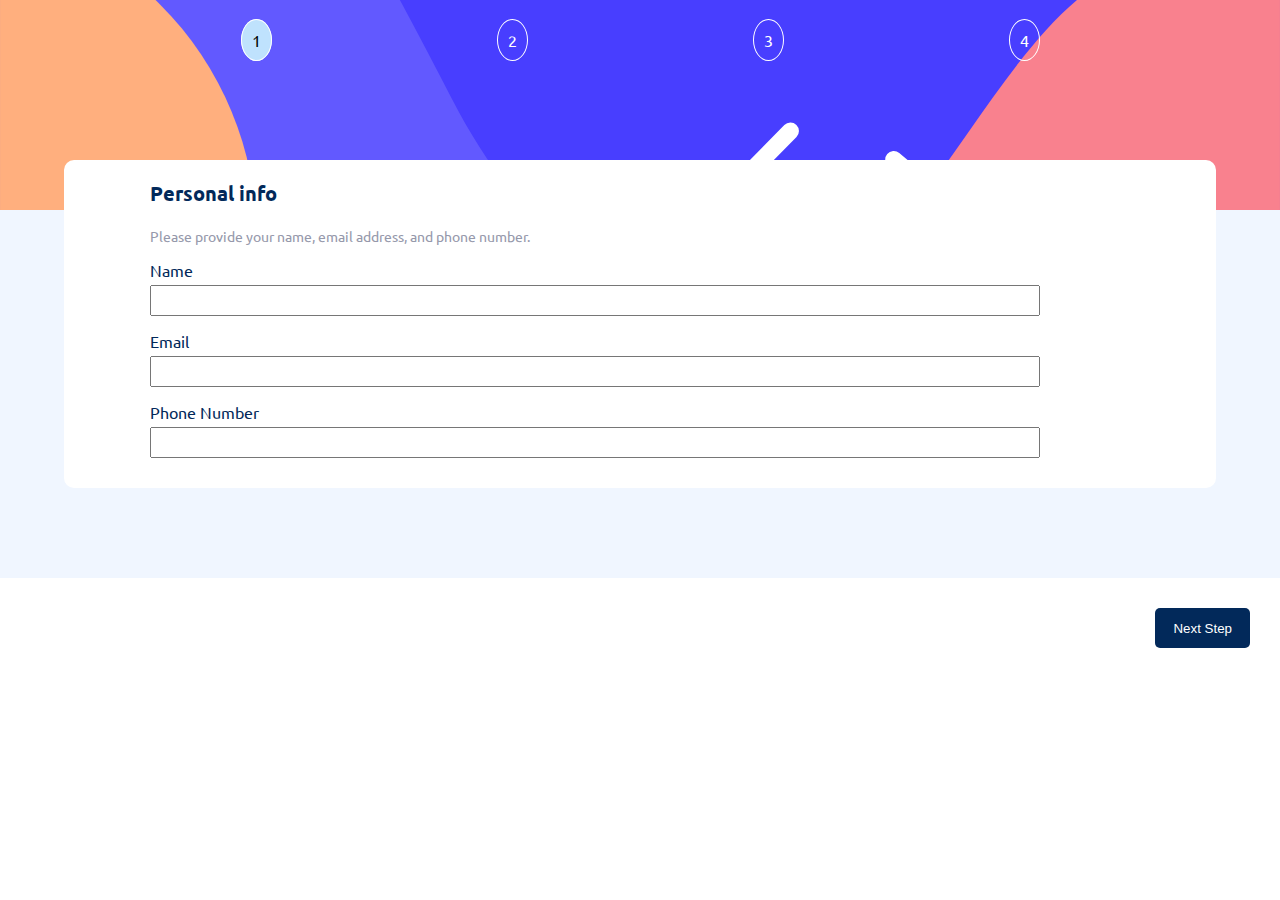
==== index.html @ c8085884 "rearrage files" ====
<!DOCTYPE html>
<html lang="en">
  <head>
    <meta charset="UTF-8" />
    <meta name="viewport" content="width=device-width, initial-scale=1.0" />
    <!-- displays site properly based on user's device -->

    <link
      rel="icon"
      type="image/png"
      sizes="32x32"
      href="./assets/images/favicon-32x32.png"
    />
    <link
      href="https://fonts.googleapis.com/css2?family=Ubuntu:wght@400;500;700&display=swap"
      rel="stylesheet"
    />
    <link rel="stylesheet" href="style.css" />
    <title>Frontend Mentor | Multi-step form</title>

    <!-- Feel free to remove these styles or customise in your own stylesheet 👍 -->
    <style>
      .attribution {
        font-size: 11px;
        text-align: center;
      }
      .attribution a {
        color: hsl(228, 45%, 44%);
      }
    </style>
  </head>
  <body>
    <!-- Sidebar start -->
    <div class="top">
      <div class="step-tracker">
        <!--step tracker-->
        <ul>
          <li>
            <span class="circle active">1</span>
            <span class="d-none">Step 1 your info</span>
          </li>
          <li>
            <span class="circle">2</span>
            <span class="d-none">Step 2 Select plan</span>
          </li>
          <li>
            <span class="circle">3</span>
            <span class="d-none">Step 3 Add-ons</span>
          </li>
          <li>
            <span class="circle">4</span>
            <span class="d-none">Step 4 Summary</span>
          </li>
        </ul>
      </div>
    </div>
    <!--end of sidebar-->
    <div class="bottom">
      <!--start of steps-->
      <form action="">
        <!--start of step 1-->
        <div class="steps step-1">
          <div class="info">
            <div>
              <h3>Personal info</h3>
              <p>Please provide your name, email address, and phone number.</p>
            </div>

            <div>
              <label for="name">Name</label>
              <input class="personal-info" type="text" name="name" id="name" />
            </div>

            <div>
              <label for="email">Email</label>
              <input
                class="personal-info"
                type="email"
                name="email"
                id="email"
              />
            </div>

            <div>
              <label for="tel">Phone Number</label>
              <input class="personal-info" type="tel" name="tel" id="tel" />
            </div>
          </div>
          <!--end info-->
          <div class="btns">
            <div class="buttons">
              <button class="next">Next Step</button>
            </div>
          </div>
          <!--end btns-->
        </div>
        <!--end of step 1-->
        <!--start of step 2-->

        <div class="d-none steps step-2">
          <div class="info">
            <div>
              <h3>Select your plan</h3>
              <p>You have the option of monthly or yearly billing.</p>
            </div>

            <div>
              <div class="plan">
                <input type="radio" name="plan" id="arcade" />
                <label class="plan-label" for="arcade"
                  ><img
                    src="assets/images/icon-arcade.svg"
                    alt="arcade icon"
                  />Arcade <span class="price">$9/mo</span></label
                >
              </div>

              <div class="plan">
                <input type="radio" name="plan" id="advanced" />
                <label class="plan-label" for="advanced">
                  <img
                    src="assets/images/icon-advanced.svg"
                    alt="advanced icon"
                  />Advanced <span class="price">$12/mo</span></label
                >
              </div>

              <div class="plan">
                <input type="radio" name="plan" id="pro" />
                <label class="plan-label" for="pro"
                  ><img src="assets/images/icon-pro.svg" alt="pro icon" />Pro
                  <span class="price">$15/mo</span></label
                >
              </div>
            </div>

            <div class="switch">
              <label class="toggle">
                <span>monthly</span>
                <input class="toggle-checkbox" type="checkbox" checked>
                <span class="toggle-switch"></span>
                <span class="toggle-label">yearly</span>
              </label>
            </div>
          </div>
          <!--end info-->

          <div class="btns">
            <div class="buttons">
              <button class="next">Next Step</button>
              <button>Go Back</button>
            </div>
          </div>
        </div>

        <!--end of step 2-->
        <!--start of step 3-->
        <div class="step-3"></div>
        <!--end of step 3-->
        <!--start of step 4-->
        <div class="step-4"></div>
        <!--end of step 4-->
        <!--start of step 5-->
        <div class="step-5"></div>
        <!--end step 5-->
      </form>
      <!--end of steps-->
    </div>
  </body>
</html>
---- style.css ----
body {
  padding: 0;
  margin: 0;
  font-size: 16px;
  font-family: ubuntu;
}

/*same styles*/

#d-none{
    display: none ;
}
h3 {
  color: hsl(213, 96%, 18%);
  font-size: 20px;
}
p {
  color: hsl(231, 11%, 63%);
  width: 80%;
  font-size: 14px;
}

label {
  color: hsl(213, 96%, 18%);
}
.top {
  width: 100vw;
  height: 20vh;
  padding: 30px 0 0 0;
  margin: 0;
  background-image: url("assets/images/bg-sidebar-mobile.svg");
  background-repeat: no-repeat;
  background-size: cover;
background-position: center;
}

ul {
  display: flex;
  justify-content: center;
  width: 100vw;
  list-style: none;
  padding: 0;
  margin: 0;
}

ul li {
  width: 20%;
  text-align: center;
  margin: 0;
  padding: 0;
}


.circle {
  border: 1px solid white;
  padding: 10px;
  border-radius: 50%;
  color: white;
}



.active{
    background-color: hsl(206, 94%, 87%);
    color: black;
}
div.info {
  
  position: relative;
  bottom: 50px;
  border-radius: 10px;
  width: 90vw;
  margin: 0 auto;
  height: auto;
  background-color: white;
}

div.steps{
  width: 100vw;
  margin: 0;
  padding: 0;
  background-color: hsl(217, 100%, 97%);
}

.buttons {
  display: flex;
  margin: 20px 20px 0 0;
  flex-direction: row-reverse;
  justify-content: space-between;
}
button {
  height: 40px;
  padding: 10px 18px;
  margin: 0 10px 5px 5px;
  color: white;
  background-color: hsl(213, 96%, 18%);
  border-radius: 5px;
  border: none;
  cursor: pointer;
}

.steps {
  display: flex;
  flex-direction: column;
}

.btns {
  background-color: white;
  margin: 40px 0 0 0;
  width: 100vw;
  padding: 10px 0 12px 0;
}
/*Step 1*/

.step-1 label {
  display: block;
  margin-bottom: 5px;
}

.step-1 input {
  width: 90%;
  height: 25px;
}

.info div {
  width: 85%;
  margin: 15px auto 0 auto;
}
.step-1 input[type=tel]{
  margin-bottom: 30px;
}

/* step 2*/

.plan-label span {
  color:hsl(231, 11%, 63%);
  display: block;
  font-size: 14px;
}


.plan{
  
  cursor: pointer;
}

.step-2 input[type=radio] {
  display:none;
  cursor: pointer;
}


.step-2 input[type=radio] + .plan-label {
  display: inline-block;
  border: 1px solid hsl(231, 11%, 63%);
  border-radius: 10px;
  color: hsl(213, 96%, 18%);
  width: 100%;
  height: 75px;
}

.step-2 .plan-label{
  padding-top: 32px;
}

input[type=radio]:checked + .plan-label {
  background: #eee;
  color: #000;
  border: 1px solid hsl(213, 96%, 18%);
}

.step-2 img {
  float: left;
  margin: 0 15px 0 15px;
}


.switch{
  width: 100%;
  margin: 0 auto;

}
.toggle {
  cursor: pointer;
  display: inline-block;
  width: 90%;
  height: 25px;
  border-radius: 10px;
  background-color: hsl(217, 100%, 97%);
  padding: 10px 0 10px 0;
  margin: 0 auto 10px auto;
  text-align: center;
}

.toggle-switch {
  display: inline-block;
  background: hsl(213, 96%, 18%);
  border-radius: 16px;
  width: 48px;
  height: 20px;
  position: relative;
  vertical-align: middle;
  transition: background 0.25s;
}
.toggle-switch:before, .toggle-switch:after {
  content: "";
}
.toggle-switch:before {
  display: block;
  background: linear-gradient(to bottom, #fff 0%, #eee 100%);
  border-radius: 50%;
  box-shadow: 0 0 0 1px rgba(0, 0, 0, 0.25);
  width: 14px;
  height: 14px;
  position: absolute;
  top: 3px;
  left: 4px;
  transition: left 0.25s;
}
.toggle:hover .toggle-switch:before {
  background: linear-gradient(to bottom, #fff 0%, #fff 100%);
  box-shadow: 0 0 0 1px rgba(0, 0, 0, 0.5);
}

.toggle-checkbox:checked + .toggle-switch:before {
  left: 30px;
}

.toggle-checkbox {
  position: absolute;
  visibility: hidden;
}

.toggle-label {
  margin-left: 5px;
  position: relative;
  top: 2px;
}
 
.d-none {
  display: none;
}
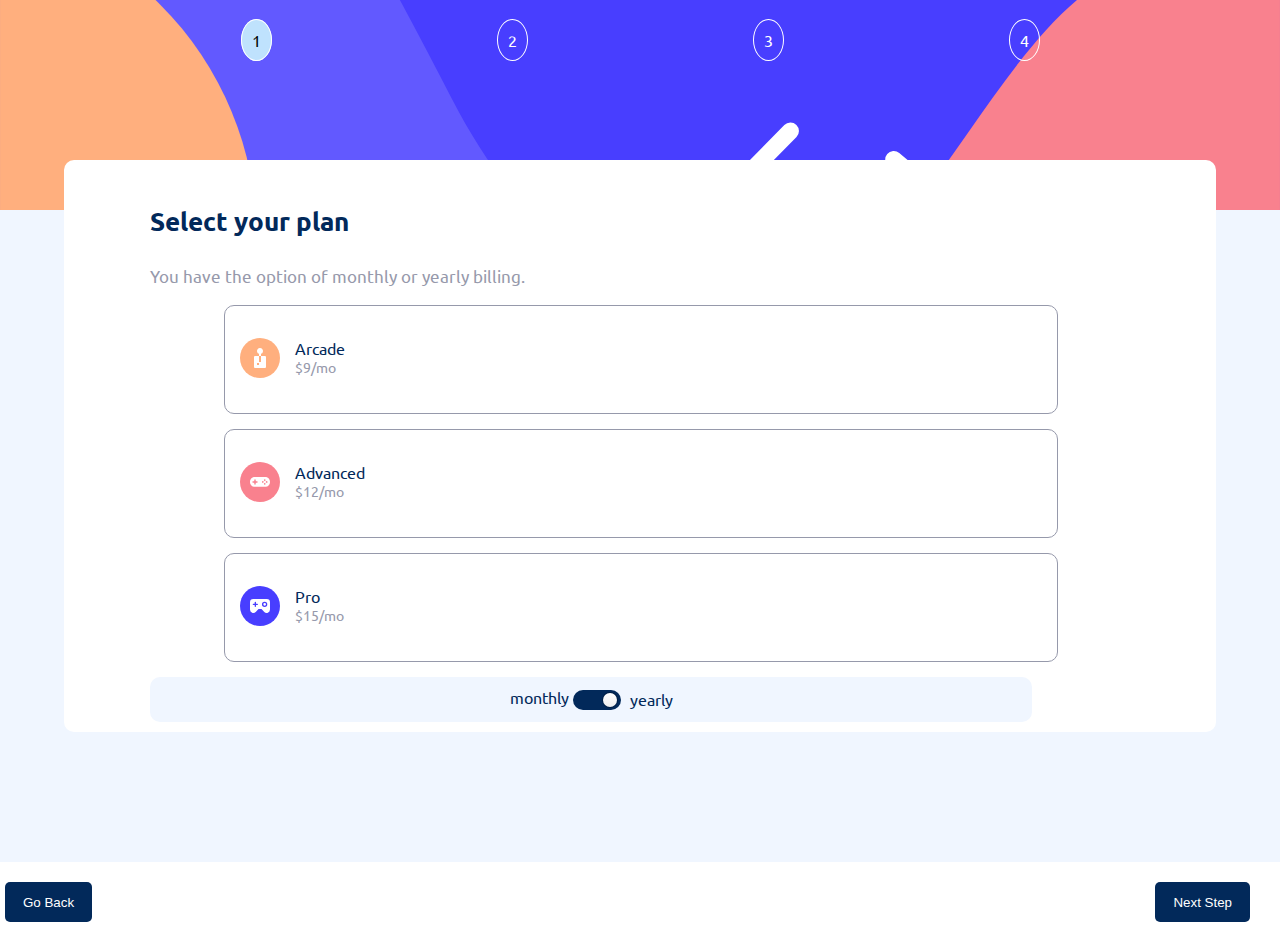
==== commit 688936c0: "change display" ====
--- a/index.html
+++ b/index.html
@@ -59,7 +59,7 @@
       <!--start of steps-->
       <form action="">
         <!--start of step 1-->
-        <div class="steps step-1">
+        <div class="d-none steps step-1">
           <div class="info">
             <div>
               <h3>Personal info</h3>
@@ -97,7 +97,7 @@
         <!--end of step 1-->
         <!--start of step 2-->
 
-        <div class="d-none steps step-2">
+        <div class="steps step-2">
           <div class="info">
             <div>
               <h3>Select your plan</h3>
--- a/style.css
+++ b/style.css
@@ -12,12 +12,14 @@
 }
 h3 {
   color: hsl(213, 96%, 18%);
-  font-size: 20px;
+  font-size: 26px;
+  padding-top: 18px;
 }
 p {
   color: hsl(231, 11%, 63%);
   width: 80%;
-  font-size: 14px;
+  font-size: 16.5px;
+  line-height: 1.5;
 }
 
 label {
@@ -80,18 +82,21 @@
   margin: 0;
   padding: 0;
   background-color: hsl(217, 100%, 97%);
+ 
 }
 
 .buttons {
   display: flex;
   margin: 20px 20px 0 0;
+  height: 5vh;
+  padding: 0;
   flex-direction: row-reverse;
   justify-content: space-between;
 }
 button {
   height: 40px;
   padding: 10px 18px;
-  margin: 0 10px 5px 5px;
+  margin: 0 10px 0 5px;
   color: white;
   background-color: hsl(213, 96%, 18%);
   border-radius: 5px;
@@ -106,20 +111,21 @@
 
 .btns {
   background-color: white;
-  margin: 40px 0 0 0;
-  width: 100vw;
-  padding: 10px 0 12px 0;
+  margin: 80px 0 0 0;
+  width: 100vw;
+  padding: 0;
 }
 /*Step 1*/
 
 .step-1 label {
   display: block;
-  margin-bottom: 5px;
+  margin: 20px 0 5px 0;
 }
 
 .step-1 input {
   width: 90%;
-  height: 25px;
+  height: 30px;
+  
 }
 
 .info div {
@@ -127,7 +133,7 @@
   margin: 15px auto 0 auto;
 }
 .step-1 input[type=tel]{
-  margin-bottom: 30px;
+  margin-bottom: 40px;
 }
 
 /* step 2*/
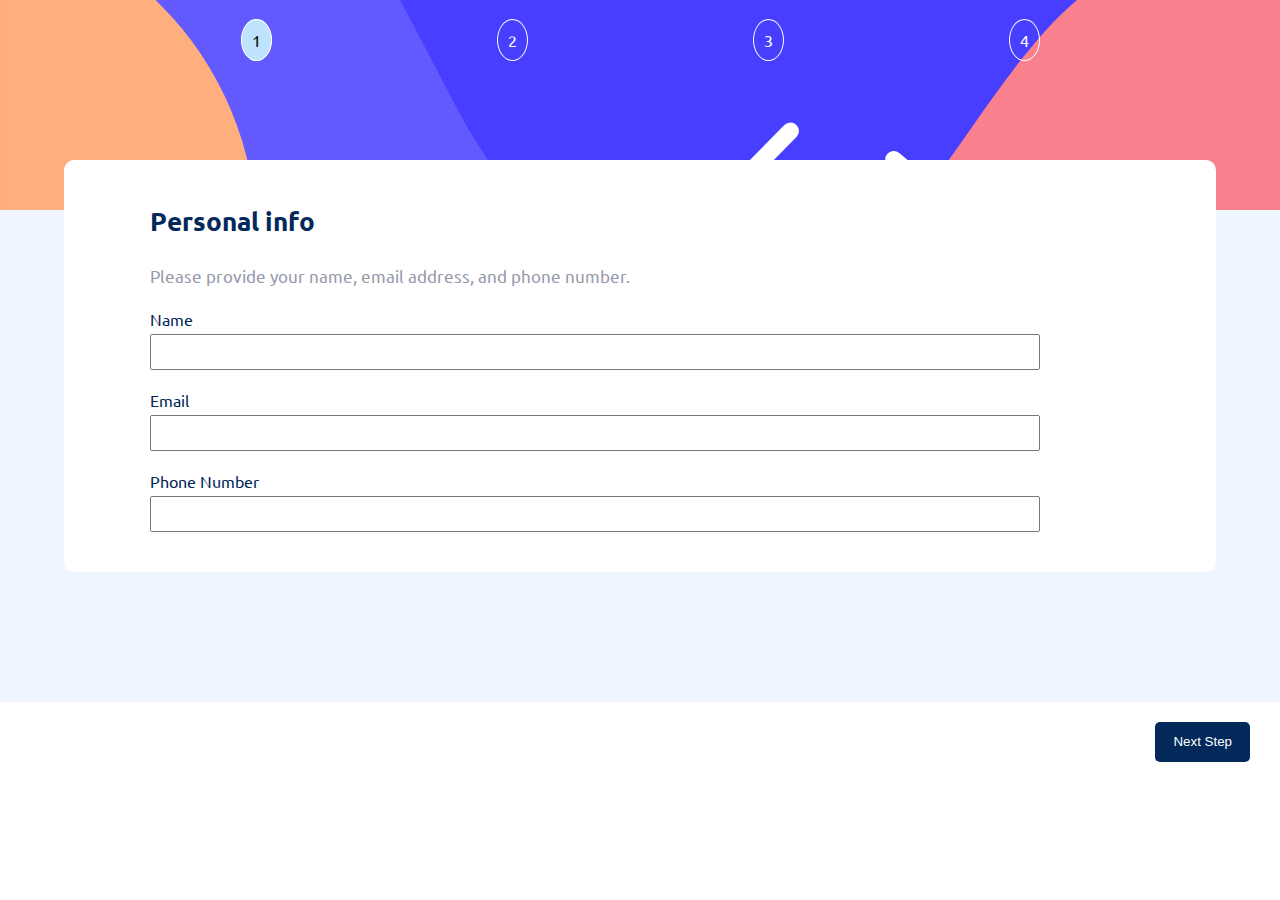
==== commit d7dc05b2: "style step 1" ====
--- a/index.html
+++ b/index.html
@@ -59,7 +59,7 @@
       <!--start of steps-->
       <form action="">
         <!--start of step 1-->
-        <div class="d-none steps step-1">
+        <div class="steps step-1">
           <div class="info">
             <div>
               <h3>Personal info</h3>
@@ -97,7 +97,7 @@
         <!--end of step 1-->
         <!--start of step 2-->
 
-        <div class="steps step-2">
+        <div class="d-none steps step-2">
           <div class="info">
             <div>
               <h3>Select your plan</h3>
@@ -137,7 +137,7 @@
             <div class="switch">
               <label class="toggle">
                 <span>monthly</span>
-                <input class="toggle-checkbox" type="checkbox" checked>
+                <input class="toggle-checkbox" type="checkbox" checked />
                 <span class="toggle-switch"></span>
                 <span class="toggle-label">yearly</span>
               </label>
@@ -155,7 +155,47 @@
 
         <!--end of step 2-->
         <!--start of step 3-->
-        <div class="step-3"></div>
+        <div class="d-none steps step-3">
+          <div class="info">
+            <!--third step-->
+            <div>
+              <h3>Pick add-ons</h3>
+              <p>
+                Add-ons help enhance your gaming experience. Online service
+                Access to multiplayer games
+              </p>
+            </div>
+
+            <div>
+              <div class="checkbox">
+                <input type="checkbox" name="online" id="online" />
+                <label class="plan-label" for="online">
+                  Online Services Access to multiplayer games +$1/mo</label
+                >
+              </div>
+              <div class="checkbox">
+                <input type="checkbox" name="storage" id="storage" />
+                <label class="plan-label" for="storage">
+                  Larger storage Extra 1TB of cloud save +$2/mo</label
+                >
+              </div>
+              <div class="checkbox">
+                <input type="checkbox" name="theme" id="theme" />
+                <label class="plan-label" for="theme">
+                  Customizable Profile Custom theme on your profile
+                  +$2/mo</label
+                >
+              </div>
+            </div>
+          </div>
+
+          <div class="btns">
+            <div class="buttons">
+              <button class="next">Next Step</button>
+              <button>Go Back</button>
+            </div>
+          </div>
+        </div>
         <!--end of step 3-->
         <!--start of step 4-->
         <div class="step-4"></div>
--- a/style.css
+++ b/style.css
@@ -247,3 +247,31 @@
   display: none;
 }
 
+/*step 3*/
+
+.step-3 input[type=checkbox] {
+  border: 1px solid hsl(231, 11%, 63%);
+  border-radius: 10px;
+  cursor: pointer;
+}
+
+.step-3 .checkbox {
+  border: 1px solid hsl(231, 11%, 63%);
+  border-radius: 10px;
+  cursor: pointer;
+}
+
+.step-3 .plan-label{
+  padding-top: 32px;
+  display: inline-block;
+ 
+  color: hsl(213, 96%, 18%);
+  width: 95%;
+  height: 75px;
+}
+
+input[type=checkbox]:checked + .plan-label {
+  background: #eee;
+  color: #000;
+  border: 1px solid hsl(213, 96%, 18%);
+}
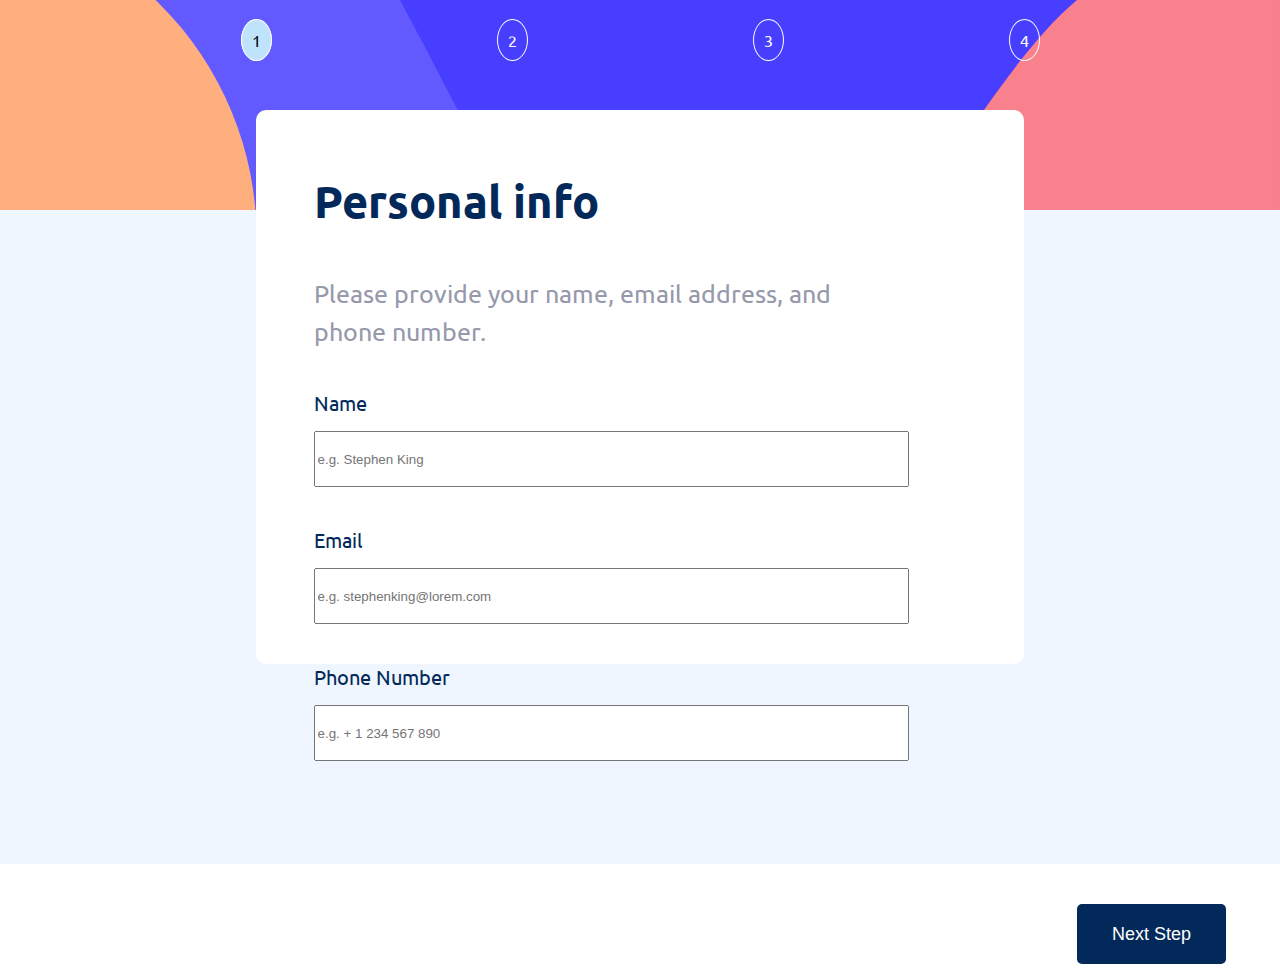
==== commit 545c9801: "add style" ====
--- a/index.html
+++ b/index.html
@@ -68,7 +68,7 @@
 
             <div>
               <label for="name">Name</label>
-              <input class="personal-info" type="text" name="name" id="name" />
+              <input class="personal-info" type="text" name="name" id="name" placeholder="e.g. Stephen King" />
             </div>
 
             <div>
@@ -78,12 +78,13 @@
                 type="email"
                 name="email"
                 id="email"
+                placeholder="e.g. stephenking@lorem.com"
               />
             </div>
 
             <div>
               <label for="tel">Phone Number</label>
-              <input class="personal-info" type="tel" name="tel" id="tel" />
+              <input class="personal-info" type="tel" name="tel" id="tel" placeholder="e.g. + 1 234 567 890" />
             </div>
           </div>
           <!--end info-->
--- a/style.css
+++ b/style.css
@@ -3,22 +3,23 @@
   margin: 0;
   font-size: 16px;
   font-family: ubuntu;
+  height: 100vh;
 }
 
 /*same styles*/
 
-#d-none{
-    display: none ;
+#d-none {
+  display: none;
 }
 h3 {
   color: hsl(213, 96%, 18%);
-  font-size: 26px;
+  font-size: 45px;
   padding-top: 18px;
 }
 p {
   color: hsl(231, 11%, 63%);
   width: 80%;
-  font-size: 16.5px;
+  font-size: 25px;
   line-height: 1.5;
 }
 
@@ -33,7 +34,7 @@
   background-image: url("assets/images/bg-sidebar-mobile.svg");
   background-repeat: no-repeat;
   background-size: cover;
-background-position: center;
+  background-position: center;
 }
 
 ul {
@@ -51,7 +52,6 @@
   margin: 0;
   padding: 0;
 }
-
 
 .circle {
   border: 1px solid white;
@@ -60,44 +60,33 @@
   color: white;
 }
 
-
-
-.active{
-    background-color: hsl(206, 94%, 87%);
-    color: black;
+.active {
+  background-color: hsl(206, 94%, 87%);
+  color: black;
 }
 div.info {
-  
   position: relative;
-  bottom: 50px;
-  border-radius: 10px;
-  width: 90vw;
+  bottom: 100px;
+  border-radius: 10px;
+  width: 60vw;
   margin: 0 auto;
-  height: auto;
+  height: 77%;
   background-color: white;
 }
 
-div.steps{
+div.steps {
   width: 100vw;
   margin: 0;
   padding: 0;
   background-color: hsl(217, 100%, 97%);
- 
-}
-
-.buttons {
-  display: flex;
-  margin: 20px 20px 0 0;
-  height: 5vh;
-  padding: 0;
-  flex-direction: row-reverse;
-  justify-content: space-between;
-}
+}
+
 button {
-  height: 40px;
-  padding: 10px 18px;
-  margin: 0 10px 0 5px;
+  height: 60px;
+  padding: 20px 35px;
+  margin: 30px 10px 10px 0;
   color: white;
+  font-size: 18px;
   background-color: hsl(213, 96%, 18%);
   border-radius: 5px;
   border: none;
@@ -108,55 +97,66 @@
   display: flex;
   flex-direction: column;
 }
+.buttons {
+  display: flex;
+  width: 95vw;
+  height: 100%;
+  padding: 10px 20px;
+  flex-direction: row-reverse;
+}
 
 .btns {
   background-color: white;
-  margin: 80px 0 0 0;
-  width: 100vw;
-  padding: 0;
-}
+  margin: 100px 0 0 0;
+  width: 100vw;
+
+  padding: 0;
+  height: 13%;
+}
+
+
 /*Step 1*/
-
+div.steps.step-1 {
+  height: 80vh;
+}
 .step-1 label {
   display: block;
-  margin: 20px 0 5px 0;
+  margin: 40px 0 5px 0;
+  font-size: 20px;
 }
 
 .step-1 input {
   width: 90%;
-  height: 30px;
-  
+  height: 50px;
+  margin-top: 10px;
 }
 
 .info div {
   width: 85%;
   margin: 15px auto 0 auto;
 }
-.step-1 input[type=tel]{
+.step-1 input[type="tel"] {
   margin-bottom: 40px;
 }
 
 /* step 2*/
 
 .plan-label span {
-  color:hsl(231, 11%, 63%);
+  color: hsl(231, 11%, 63%);
   display: block;
   font-size: 14px;
 }
 
-
-.plan{
-  
-  cursor: pointer;
-}
-
-.step-2 input[type=radio] {
-  display:none;
-  cursor: pointer;
-}
-
-
-.step-2 input[type=radio] + .plan-label {
+.plan {
+  cursor: pointer;
+}
+
+.step-2 input[type="radio"] {
+  display: none;
+  cursor: pointer;
+}
+
+.step-2 input[type="radio"] + .plan-label {
   display: inline-block;
   border: 1px solid hsl(231, 11%, 63%);
   border-radius: 10px;
@@ -165,11 +165,11 @@
   height: 75px;
 }
 
-.step-2 .plan-label{
+.step-2 .plan-label {
   padding-top: 32px;
 }
 
-input[type=radio]:checked + .plan-label {
+input[type="radio"]:checked + .plan-label {
   background: #eee;
   color: #000;
   border: 1px solid hsl(213, 96%, 18%);
@@ -180,11 +180,9 @@
   margin: 0 15px 0 15px;
 }
 
-
-.switch{
+.switch {
   width: 100%;
   margin: 0 auto;
-
 }
 .toggle {
   cursor: pointer;
@@ -208,7 +206,8 @@
   vertical-align: middle;
   transition: background 0.25s;
 }
-.toggle-switch:before, .toggle-switch:after {
+.toggle-switch:before,
+.toggle-switch:after {
   content: "";
 }
 .toggle-switch:before {
@@ -242,14 +241,14 @@
   position: relative;
   top: 2px;
 }
- 
+
 .d-none {
   display: none;
 }
 
 /*step 3*/
 
-.step-3 input[type=checkbox] {
+.step-3 input[type="checkbox"] {
   border: 1px solid hsl(231, 11%, 63%);
   border-radius: 10px;
   cursor: pointer;
@@ -261,16 +260,16 @@
   cursor: pointer;
 }
 
-.step-3 .plan-label{
+.step-3 .plan-label {
   padding-top: 32px;
   display: inline-block;
- 
+
   color: hsl(213, 96%, 18%);
   width: 95%;
   height: 75px;
 }
 
-input[type=checkbox]:checked + .plan-label {
+input[type="checkbox"]:checked + .plan-label {
   background: #eee;
   color: #000;
   border: 1px solid hsl(213, 96%, 18%);
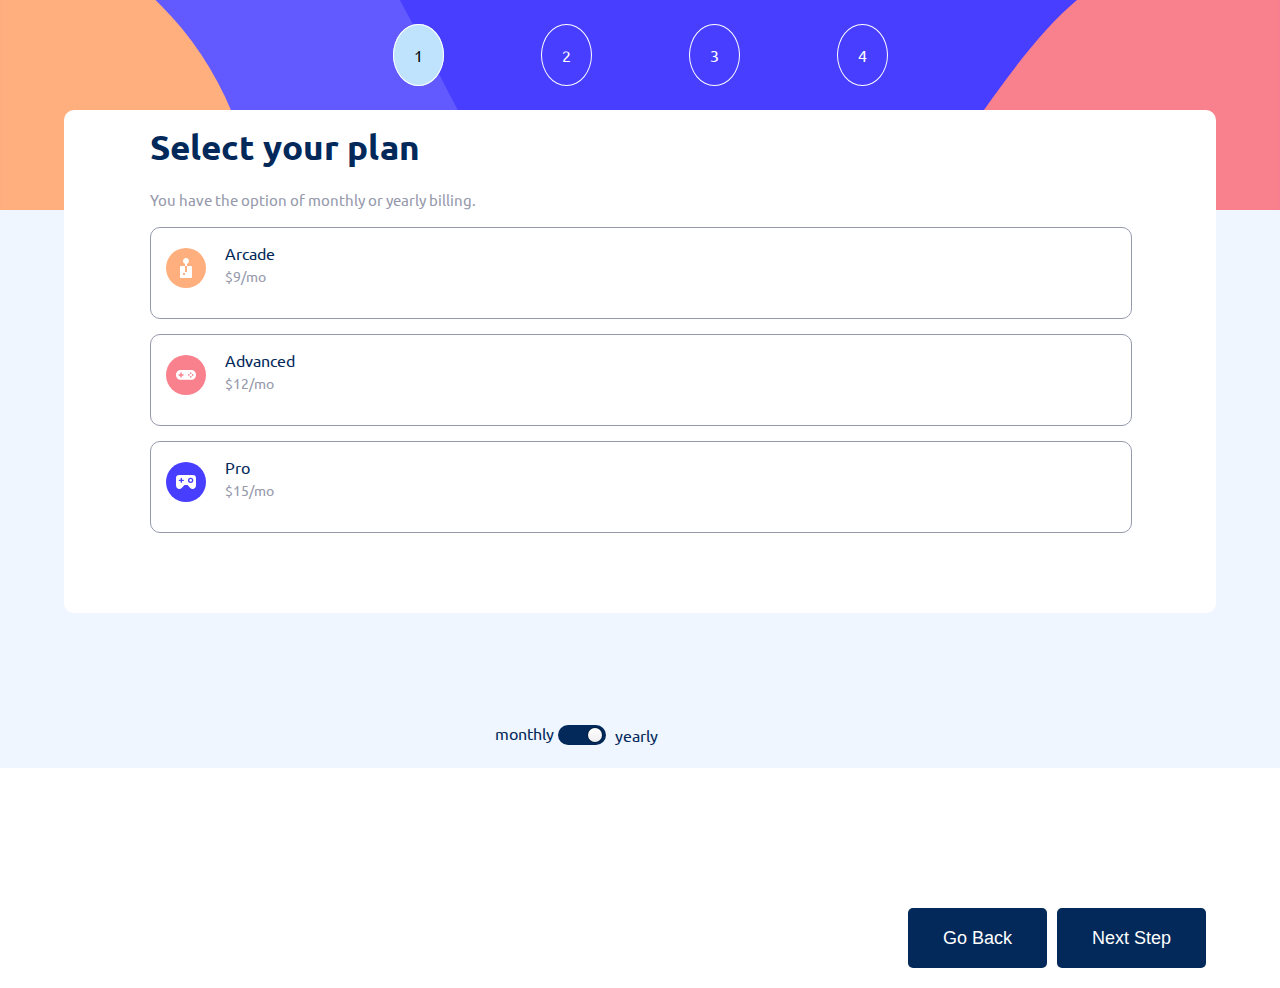
==== commit a1fe8d31: "style 2 step" ====
--- a/index.html
+++ b/index.html
@@ -59,7 +59,7 @@
       <!--start of steps-->
       <form action="">
         <!--start of step 1-->
-        <div class="steps step-1">
+        <div class="d-none steps step-1">
           <div class="info">
             <div>
               <h3>Personal info</h3>
@@ -98,21 +98,66 @@
         <!--end of step 1-->
         <!--start of step 2-->
 
-        <div class="d-none steps step-2">
+        <div class=" steps step-2">
           <div class="info">
             <div>
               <h3>Select your plan</h3>
               <p>You have the option of monthly or yearly billing.</p>
             </div>
-
-            <div>
+            <div class="plan"> <!--Monthly-->
+              <input type="radio" name="plan" id="advanced" />
+              <label class="plan-label" for="advanced">
+                <img
+                  src="assets/images/icon-arcade.svg"
+                  alt="advanced icon"
+                />
+                <div class="label-text">
+                <span class="subscription-type">Arcade</span>
+                <span class="price">$9/mo</span>
+              </div>
+              </label>
+                
+              
+            </div>
+            <div class="plan"> 
+              <input type="radio" name="plan" id="advanced" />
+              <label class="plan-label" for="advanced">
+                <img
+                  src="assets/images/icon-advanced.svg"
+                  alt="advanced icon"
+                />
+                <div class="label-text">
+                <span>Advanced</span>
+                <span class="price">$12/mo</span>
+                </div>
+                </label>
+            </div>
+  
+            <div class="plan">
+              <input type="radio" name="plan" id="pro" />
+              <label class="plan-label padding" for="pro"
+                ><img src="assets/images/icon-pro.svg" alt="pro icon" />
+                <div class="label-text">
+                <span class="subscription-type">Pro</span>
+                <span class="price">$15/mo</span>
+                </div>
+              </label>
+            </div>
+          </div>
+            <div class="d-none "> <!--Yearly-->
               <div class="plan">
                 <input type="radio" name="plan" id="arcade" />
                 <label class="plan-label" for="arcade"
                   ><img
                     src="assets/images/icon-arcade.svg"
                     alt="arcade icon"
-                  />Arcade <span class="price">$9/mo</span></label
+                  />
+                  <div class="label-text">
+                 <span class = "subscription-type">Arcade</span> 
+                 <span class="price">$90/yr</span>
+                 <span class="free">2 months free</span>
+                 </div>
+                 </label
                 >
               </div>
 
@@ -122,16 +167,26 @@
                   <img
                     src="assets/images/icon-advanced.svg"
                     alt="advanced icon"
-                  />Advanced <span class="price">$12/mo</span></label
+                  />
+                  <div class="label-text">
+                  <span class="subscription-type">Advanced</span>
+                  <span class="price">$120/yr</span>
+                  <span class="free">2 months free</span>
+                  </div>
+                  </label
                 >
               </div>
 
               <div class="plan">
                 <input type="radio" name="plan" id="pro" />
                 <label class="plan-label" for="pro"
-                  ><img src="assets/images/icon-pro.svg" alt="pro icon" />Pro
-                  <span class="price">$15/mo</span></label
-                >
+                  ><img src="assets/images/icon-pro.svg" alt="pro icon" />
+                  <div class = "label-text">
+                  <span class="subscription-type">Pro</span>
+                  <span class="price">$150/yr</span>
+                  <span class="free">2 months free</span>
+                  </div>
+                  </label>
               </div>
             </div>
 
@@ -167,7 +222,7 @@
               </p>
             </div>
 
-            <div>
+            <div class="d-none monthly">
               <div class="checkbox">
                 <input type="checkbox" name="online" id="online" />
                 <label class="plan-label" for="online">
@@ -189,7 +244,7 @@
               </div>
             </div>
           </div>
-
+         
           <div class="btns">
             <div class="buttons">
               <button class="next">Next Step</button>
--- a/style.css
+++ b/style.css
@@ -13,14 +13,16 @@
 }
 h3 {
   color: hsl(213, 96%, 18%);
-  font-size: 45px;
-  padding-top: 18px;
+  font-size: 35px;
+  padding: 0;
+  margin: 0 0 20px 0;
 }
 p {
   color: hsl(231, 11%, 63%);
   width: 80%;
-  font-size: 25px;
+  font-size: 15px;
   line-height: 1.5;
+  margin: 0;
 }
 
 label {
@@ -39,23 +41,25 @@
 
 ul {
   display: flex;
-  justify-content: center;
+  justify-content:center;
   width: 100vw;
   list-style: none;
   padding: 0;
-  margin: 0;
+  margin: 5px 0;
+  
 }
 
 ul li {
-  width: 20%;
+  width: 10%;
   text-align: center;
-  margin: 0;
-  padding: 0;
+  margin: 10px;
+  padding: 0;
+ 
 }
 
 .circle {
   border: 1px solid white;
-  padding: 10px;
+  padding: 20px;
   border-radius: 50%;
   color: white;
 }
@@ -68,9 +72,9 @@
   position: relative;
   bottom: 100px;
   border-radius: 10px;
-  width: 60vw;
+  width: 90vw;
   margin: 0 auto;
-  height: 77%;
+  height: 100%;
   background-color: white;
 }
 
@@ -101,7 +105,7 @@
   display: flex;
   width: 95vw;
   height: 100%;
-  padding: 10px 20px;
+  padding: 10px 0;
   flex-direction: row-reverse;
 }
 
@@ -121,14 +125,14 @@
 }
 .step-1 label {
   display: block;
-  margin: 40px 0 5px 0;
+  margin: 5px 0 5px 0;
   font-size: 20px;
 }
 
 .step-1 input {
   width: 90%;
   height: 50px;
-  margin-top: 10px;
+
 }
 
 .info div {
@@ -141,10 +145,12 @@
 
 /* step 2*/
 
-.plan-label span {
+.plan-label span.price {
   color: hsl(231, 11%, 63%);
   display: block;
   font-size: 14px;
+  
+  
 }
 
 .plan {
@@ -154,6 +160,7 @@
 .step-2 input[type="radio"] {
   display: none;
   cursor: pointer;
+  
 }
 
 .step-2 input[type="radio"] + .plan-label {
@@ -162,11 +169,15 @@
   border-radius: 10px;
   color: hsl(213, 96%, 18%);
   width: 100%;
-  height: 75px;
-}
-
-.step-2 .plan-label {
-  padding-top: 32px;
+  height: 90px;
+}
+.padding{
+  margin-bottom: 80px;
+}
+
+
+.price{
+  padding: 4px 0 6px 0;
 }
 
 input[type="radio"]:checked + .plan-label {
@@ -177,9 +188,13 @@
 
 .step-2 img {
   float: left;
+  padding-top: 20px;
   margin: 0 15px 0 15px;
-}
-
+  
+}
+.free{
+  margin-bottom: 5px;
+}
 .switch {
   width: 100%;
   margin: 0 auto;
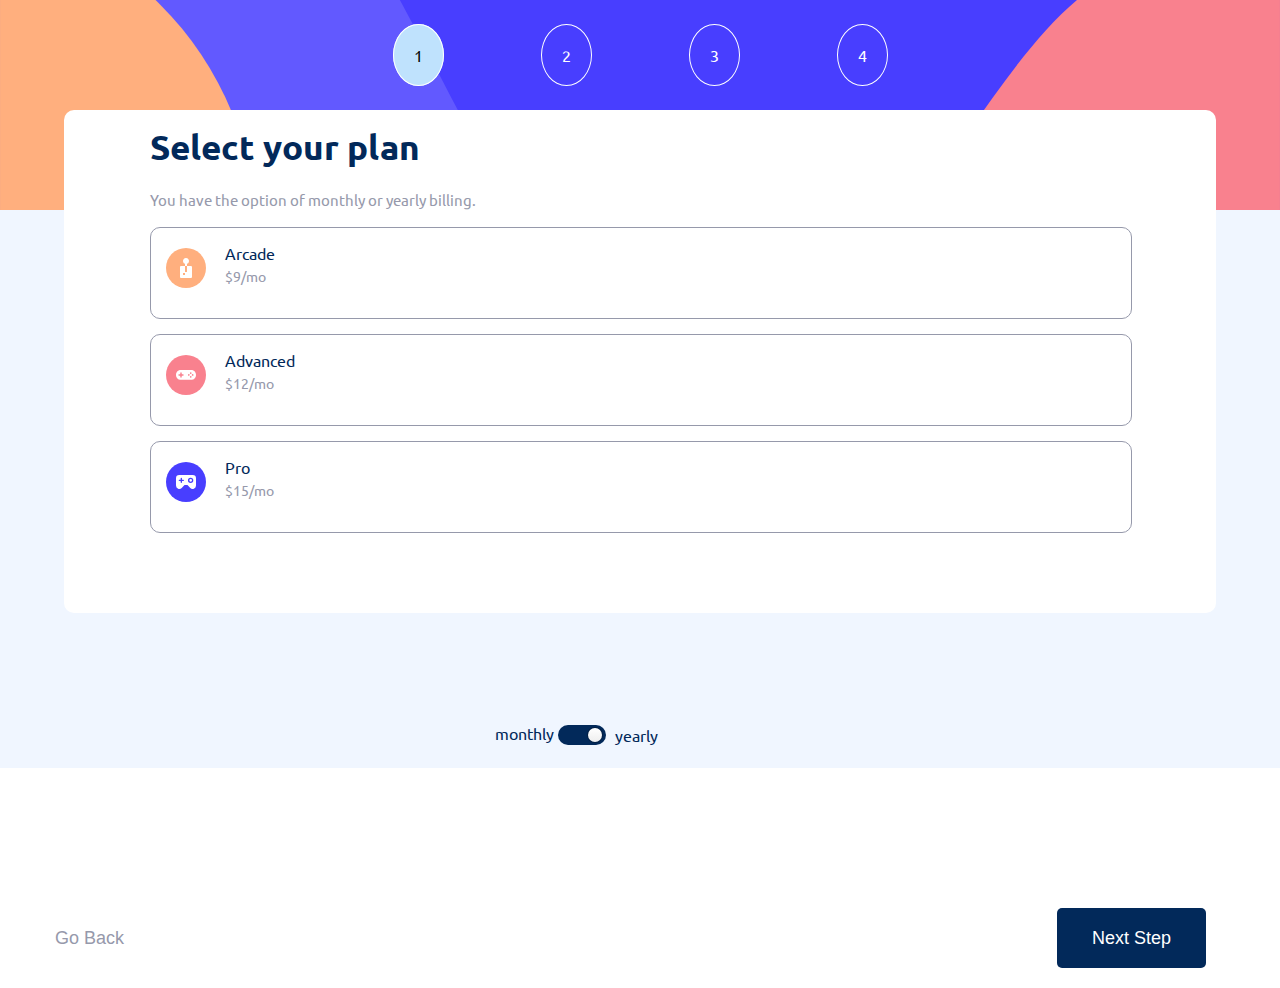
==== commit a129b1d8: "style buttons on page 2" ====
--- a/index.html
+++ b/index.html
@@ -202,9 +202,9 @@
           <!--end info-->
 
           <div class="btns">
-            <div class="buttons">
-              <button class="next">Next Step</button>
-              <button>Go Back</button>
+            <div class="buttons container">
+              <button class="btn-1 next">Next Step</button>
+              <button class="btn-2">Go Back</button>
             </div>
           </div>
         </div>
--- a/style.css
+++ b/style.css
@@ -41,12 +41,11 @@
 
 ul {
   display: flex;
-  justify-content:center;
+  justify-content: center;
   width: 100vw;
   list-style: none;
   padding: 0;
   margin: 5px 0;
-  
 }
 
 ul li {
@@ -54,7 +53,6 @@
   text-align: center;
   margin: 10px;
   padding: 0;
- 
 }
 
 .circle {
@@ -118,7 +116,6 @@
   height: 13%;
 }
 
-
 /*Step 1*/
 div.steps.step-1 {
   height: 80vh;
@@ -132,7 +129,6 @@
 .step-1 input {
   width: 90%;
   height: 50px;
-
 }
 
 .info div {
@@ -149,8 +145,6 @@
   color: hsl(231, 11%, 63%);
   display: block;
   font-size: 14px;
-  
-  
 }
 
 .plan {
@@ -160,7 +154,18 @@
 .step-2 input[type="radio"] {
   display: none;
   cursor: pointer;
+}
+
+.container{
+  display: flex;
+  justify-content: space-between;
   
+}
+
+.btn-2{
+  margin-left: 20px;
+  background-color: white;
+  color: hsl(231, 11%, 63%);
 }
 
 .step-2 input[type="radio"] + .plan-label {
@@ -171,12 +176,11 @@
   width: 100%;
   height: 90px;
 }
-.padding{
+.padding {
   margin-bottom: 80px;
 }
 
-
-.price{
+.price {
   padding: 4px 0 6px 0;
 }
 
@@ -190,9 +194,8 @@
   float: left;
   padding-top: 20px;
   margin: 0 15px 0 15px;
-  
-}
-.free{
+}
+.free {
   margin-bottom: 5px;
 }
 .switch {
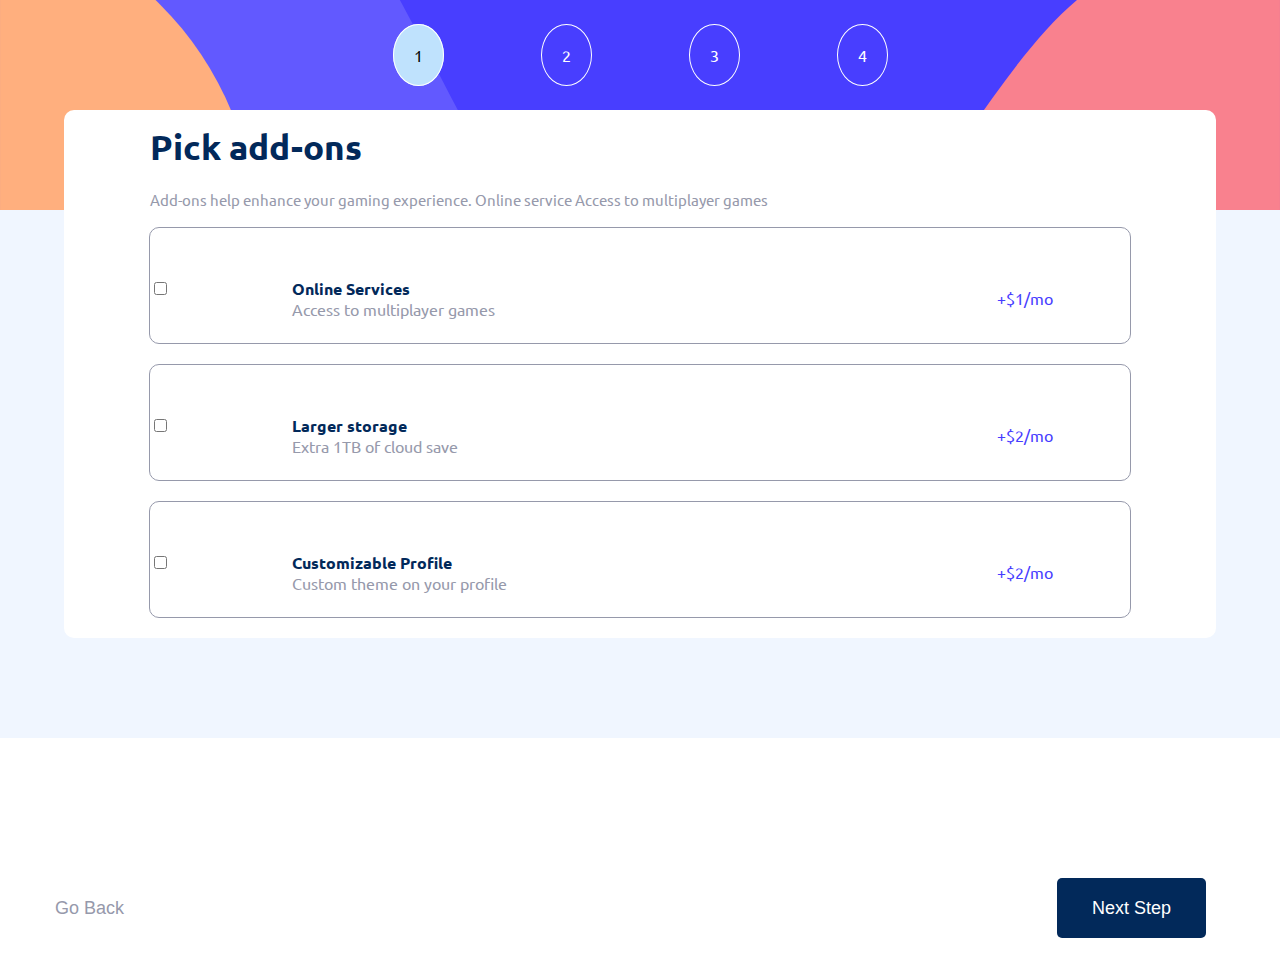
==== commit d75f1525: "update" ====
--- a/index.html
+++ b/index.html
@@ -98,7 +98,7 @@
         <!--end of step 1-->
         <!--start of step 2-->
 
-        <div class=" steps step-2">
+        <div class="d-none steps step-2">
           <div class="info">
             <div>
               <h3>Select your plan</h3>
@@ -198,20 +198,21 @@
                 <span class="toggle-label">yearly</span>
               </label>
             </div>
+            <div class="btns">
+              <div class="buttons container">
+                <button class="btn-1 next">Next Step</button>
+                <button class="btn-2">Go Back</button>
+              </div>
+            </div>
+          </div>
           </div>
           <!--end info-->
 
-          <div class="btns">
-            <div class="buttons container">
-              <button class="btn-1 next">Next Step</button>
-              <button class="btn-2">Go Back</button>
-            </div>
-          </div>
-        </div>
+          
 
         <!--end of step 2-->
         <!--start of step 3-->
-        <div class="d-none steps step-3">
+        <div class=" steps step-3">
           <div class="info">
             <!--third step-->
             <div>
@@ -222,33 +223,57 @@
               </p>
             </div>
 
-            <div class="d-none monthly">
+          
               <div class="checkbox">
                 <input type="checkbox" name="online" id="online" />
                 <label class="plan-label" for="online">
-                  Online Services Access to multiplayer games +$1/mo</label
-                >
+                  <div class="addons">
+                <div class="item-1">
+                 <span class="title">Online Services</span>
+                 <span class="description"> Access to multiplayer games</span> 
+                 </div>
+                 <div class="item-2">
+                 <span class="price-2">+$1/mo</span>
+                 </div>
+                 </div>
+                </label>
               </div>
               <div class="checkbox">
                 <input type="checkbox" name="storage" id="storage" />
                 <label class="plan-label" for="storage">
-                  Larger storage Extra 1TB of cloud save +$2/mo</label
-                >
-              </div>
-              <div class="checkbox">
+                  <div class="addons">
+                <div class="item-1">
+                 <span class="title">Larger storage</span>
+                 <span class="description">Extra 1TB of cloud save</span> 
+                </div>
+                <div class="item-2">
+                 <span class="price-2">+$2/mo</span>
+                 </div>
+                 </div>
+                </label>
+              </div>
+              <div class="checkbox margin">
                 <input type="checkbox" name="theme" id="theme" />
                 <label class="plan-label" for="theme">
-                  Customizable Profile Custom theme on your profile
-                  +$2/mo</label
+                  <div class="addons">
+                    <div class="item-1">
+                 <span class="title">Customizable Profile</span> 
+                 <span class="description">Custom theme on your profile</span> 
+                 </div>
+                 <div class="item-2">
+                 <span class="price-2">+$2/mo</span> 
+                 </div>
+                 </div>
+                  </label
                 >
               </div>
             </div>
           </div>
          
           <div class="btns">
-            <div class="buttons">
-              <button class="next">Next Step</button>
-              <button>Go Back</button>
+            <div class="buttons container">
+              <button class="btn-1 next">Next Step</button>
+              <button class="btn-2">Go Back</button>
             </div>
           </div>
         </div>
--- a/style.css
+++ b/style.css
@@ -276,14 +276,51 @@
   border: 1px solid hsl(231, 11%, 63%);
   border-radius: 10px;
   cursor: pointer;
+  
+  margin-bottom: 20px;
+}
+
+.title{
+  color:hsl(213, 96%, 18%);
+  font-weight: bold;
+}
+
+.description{
+  color:hsl(231, 11%, 63%);
+}
+
+.price-2{
+  color: hsl(243, 100%, 62%);
+}
+
+.addons{
+  display: flex;
+  flex-direction: row;
+  justify-content: space-between;
+  align-items: center;
+  
+  width:100%;
+
+}
+
+
+.item-1 span{
+  display: block;
+}
+.item-2{
+  display: flex;
+  justify-content: end;
+}
+.margin{
+  margin-bottom: 30px;
 }
 
 .step-3 .plan-label {
-  padding-top: 32px;
+  padding: 20px 0;
   display: inline-block;
-
   color: hsl(213, 96%, 18%);
-  width: 95%;
+  width: 70vw;
+  margin-left: 50px;
   height: 75px;
 }
 
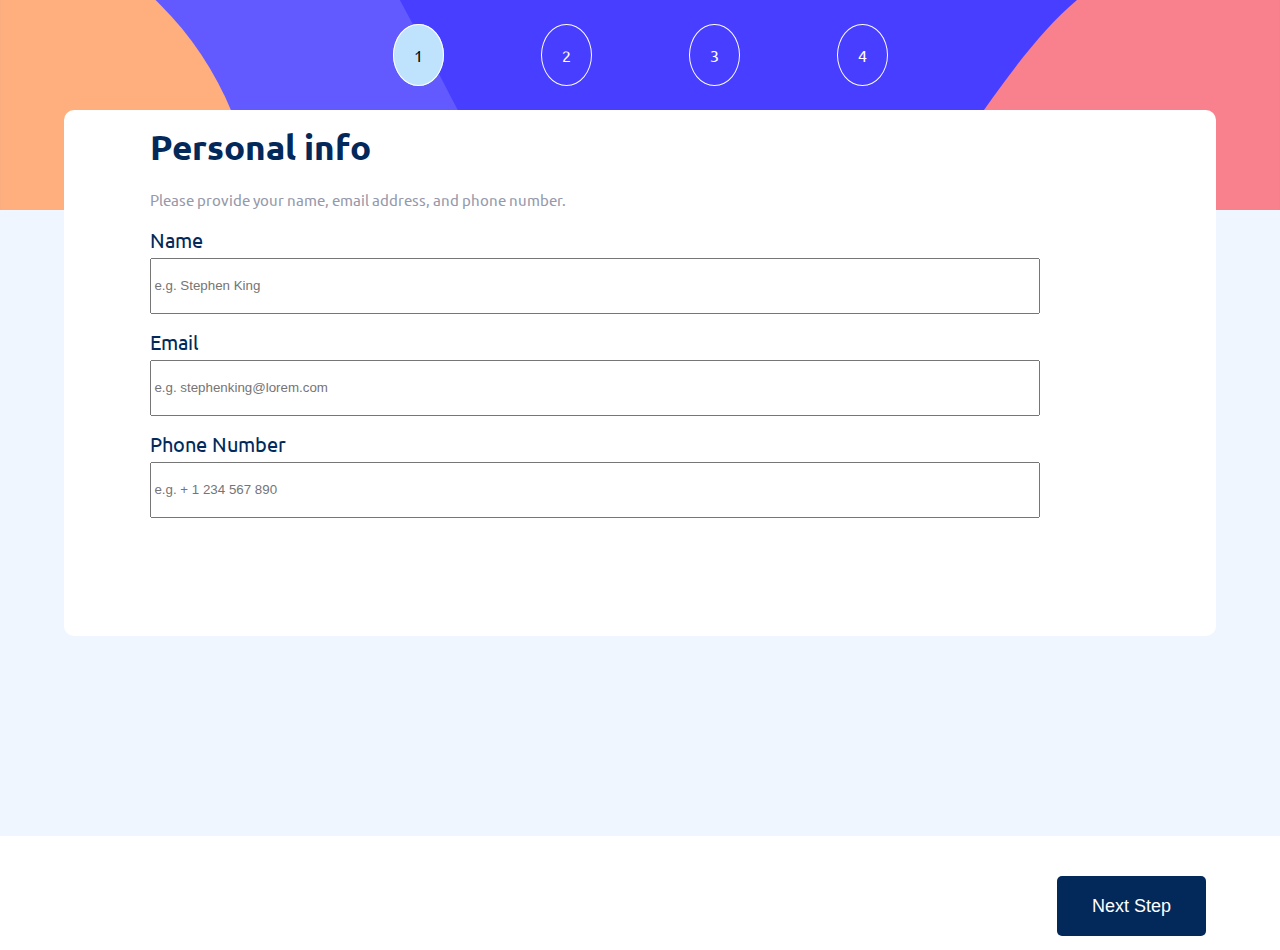
==== commit 3321251b: "add function to next buttons" ====
--- a/index.html
+++ b/index.html
@@ -59,7 +59,7 @@
       <!--start of steps-->
       <form action="">
         <!--start of step 1-->
-        <div class="d-none steps step-1">
+        <div id="step-1" class="steps step-1">
           <div class="info">
             <div>
               <h3>Personal info</h3>
@@ -68,7 +68,7 @@
 
             <div>
               <label for="name">Name</label>
-              <input class="personal-info" type="text" name="name" id="name" placeholder="e.g. Stephen King" />
+              <input class="personal-info" type="text" name="name" id="name" placeholder="e.g. Stephen King" autocomplete="on" />
             </div>
 
             <div>
@@ -79,18 +79,19 @@
                 name="email"
                 id="email"
                 placeholder="e.g. stephenking@lorem.com"
+                autocomplete ="on"
               />
             </div>
 
             <div>
               <label for="tel">Phone Number</label>
-              <input class="personal-info" type="tel" name="tel" id="tel" placeholder="e.g. + 1 234 567 890" />
+              <input class="personal-info" type="tel" name="tel" id="tel" placeholder="e.g. + 1 234 567 890" autocomplete="on"/>
             </div>
           </div>
           <!--end info-->
           <div class="btns">
             <div class="buttons">
-              <button class="next">Next Step</button>
+              <button id="next-1" class="next">Next Step</button>
             </div>
           </div>
           <!--end btns-->
@@ -98,15 +99,15 @@
         <!--end of step 1-->
         <!--start of step 2-->
 
-        <div class="d-none steps step-2">
+        <div id="step-2" class="d-none steps step-2">
           <div class="info">
             <div>
               <h3>Select your plan</h3>
               <p>You have the option of monthly or yearly billing.</p>
             </div>
             <div class="plan"> <!--Monthly-->
-              <input type="radio" name="plan" id="advanced" />
-              <label class="plan-label" for="advanced">
+              <input type="radio" name="plan" id="arcade" autocomplete="on" />
+              <label class="plan-label" for="arcade">
                 <img
                   src="assets/images/icon-arcade.svg"
                   alt="advanced icon"
@@ -120,7 +121,7 @@
               
             </div>
             <div class="plan"> 
-              <input type="radio" name="plan" id="advanced" />
+              <input type="radio" name="plan" id="advanced" autocomplete="on"/>
               <label class="plan-label" for="advanced">
                 <img
                   src="assets/images/icon-advanced.svg"
@@ -134,7 +135,7 @@
             </div>
   
             <div class="plan">
-              <input type="radio" name="plan" id="pro" />
+              <input type="radio" name="plan" id="pro" autocomplete="on"/>
               <label class="plan-label padding" for="pro"
                 ><img src="assets/images/icon-pro.svg" alt="pro icon" />
                 <div class="label-text">
@@ -146,7 +147,7 @@
           </div>
             <div class="d-none "> <!--Yearly-->
               <div class="plan">
-                <input type="radio" name="plan" id="arcade" />
+                <input type="radio" name="plan" id="arcade-year" autocomplete="on" />
                 <label class="plan-label" for="arcade"
                   ><img
                     src="assets/images/icon-arcade.svg"
@@ -162,7 +163,7 @@
               </div>
 
               <div class="plan">
-                <input type="radio" name="plan" id="advanced" />
+                <input type="radio" name="plan" id="advanced-year" autocomple="on"/>
                 <label class="plan-label" for="advanced">
                   <img
                     src="assets/images/icon-advanced.svg"
@@ -178,8 +179,8 @@
               </div>
 
               <div class="plan">
-                <input type="radio" name="plan" id="pro" />
-                <label class="plan-label" for="pro"
+                <input type="radio" name="plan" id="pro-year" autocomplete="on" />
+                <label class="plan-label" for="pro-year"
                   ><img src="assets/images/icon-pro.svg" alt="pro icon" />
                   <div class = "label-text">
                   <span class="subscription-type">Pro</span>
@@ -193,15 +194,15 @@
             <div class="switch">
               <label class="toggle">
                 <span>monthly</span>
-                <input class="toggle-checkbox" type="checkbox" checked />
+                <input id = "toggle-btn" class="toggle-checkbox" type="checkbox" checked autocomplete="on" />
                 <span class="toggle-switch"></span>
                 <span class="toggle-label">yearly</span>
               </label>
             </div>
             <div class="btns">
               <div class="buttons container">
-                <button class="btn-1 next">Next Step</button>
-                <button class="btn-2">Go Back</button>
+                <button id ="next-2" class="btn-1 next">Next Step</button>
+                <button id="back-btn-1" class="btn-2">Go Back</button>
               </div>
             </div>
           </div>
@@ -212,7 +213,7 @@
 
         <!--end of step 2-->
         <!--start of step 3-->
-        <div class=" steps step-3">
+        <div id = "step-3" class=" d-none steps step-3">
           <div class="info">
             <!--third step-->
             <div>
@@ -225,7 +226,7 @@
 
           
               <div class="checkbox">
-                <input type="checkbox" name="online" id="online" />
+                <input type="checkbox" name="online" id="online" autocomplete="on" />
                 <label class="plan-label" for="online">
                   <div class="addons">
                 <div class="item-1">
@@ -233,13 +234,14 @@
                  <span class="description"> Access to multiplayer games</span> 
                  </div>
                  <div class="item-2">
-                 <span class="price-2">+$1/mo</span>
+                 <span class="monthly price-2">+$1/mo</span>
+                 <span class="yearly d-none price-2">+$10/yr</span>
                  </div>
                  </div>
                 </label>
               </div>
               <div class="checkbox">
-                <input type="checkbox" name="storage" id="storage" />
+                <input type="checkbox" name="storage" id="storage" autocomplete="on"/>
                 <label class="plan-label" for="storage">
                   <div class="addons">
                 <div class="item-1">
@@ -248,12 +250,13 @@
                 </div>
                 <div class="item-2">
                  <span class="price-2">+$2/mo</span>
+                 <span class="yearly d-none price-2">+$20/yr</span>
                  </div>
                  </div>
                 </label>
               </div>
               <div class="checkbox margin">
-                <input type="checkbox" name="theme" id="theme" />
+                <input type="checkbox" name="theme" id="theme"  autocomplete="on"/>
                 <label class="plan-label" for="theme">
                   <div class="addons">
                     <div class="item-1">
@@ -262,30 +265,89 @@
                  </div>
                  <div class="item-2">
                  <span class="price-2">+$2/mo</span> 
-                 </div>
-                 </div>
-                  </label
-                >
+                 <span class="yearly d-none price-2">+$20/yr</span>
+                 </div>
+                 </div>
+                  </label>
+              </div>
+            </div>
+            <div class="btns">
+              <div class="buttons container">
+                <button id="next-3" class="btn-1 next">Next Step</button>
+                <button id="back-2" class="btn-2">Go Back</button>
               </div>
             </div>
           </div>
          
-          <div class="btns">
-            <div class="buttons container">
-              <button class="btn-1 next">Next Step</button>
-              <button class="btn-2">Go Back</button>
-            </div>
-          </div>
+          
         </div>
         <!--end of step 3-->
         <!--start of step 4-->
-        <div class="step-4"></div>
+        <div id="step-4" class="steps d-none step-4">
+          <div class="info">
+            <h2 class="total-page">Finishing up</h2>
+            <p class="total-page">Double-check everything looks OK before confirming.</p>
+            <div class="grey-box">
+            <div class="total">
+              <div class="item-1">
+            <h5 class="total-page" id="subscription-type">Aracde(monthly)</h5> 
+          <p class="change-btn">change</p>
+          </div>
+          <div class="item-2">
+            <span id="subscrititon-price">$9/mo</span>
+          </div>
+        </div> <!--total-->
+        <div class="total">
+          <div class="item-1">
+          <p>Online Services</p>
+          </div>
+          <div class="item-2">
+            <span id="services-price">+$1/mo</span>
+          </div>
+          </div>
+          <div class = total>
+            <div class="item-1">
+          <p>Larger Storage</p>
+          </div>
+          <div class="item-2">
+            <span id="Storage-price">+$2/mo</span>
+          </div>
+        </div>
+        </div><!--grey-box-->
+        <div class="total">
+          <div class ="item-1">
+          <p>Total(per month)</p>
+          </div>
+          <div class="item-2">
+            <span id = "final-price">+$12/mo</span>
+          </div>
+          </div>
+          </div> <!--info-->
+          <div class="btns">
+            <div class="buttons container">
+              <button id="next-4" class="btn-1 next">Next Step</button>
+              <button id="back-3" class="btn-2">Go Back</button>
+            </div>
+          </div>
+        </div><!--step 4-->
+
         <!--end of step 4-->
         <!--start of step 5-->
-        <div class="step-5"></div>
+        <div id="step-5" class="d-none steps step-5">
+        <div class="info">
+          <div class="last-step">
+          <img class="last-step" src="assets/images/icon-thank-you.svg" alt="">
+          </div>
+          <h2 class="last-step">Thank You!</h2>
+          <p class="last-step">Thanks for confirming your subscrition! We hope you have fun using
+            our platform. If you need support, please feel free to email us at support@loremgaming.com.
+          </p>
+        </div>
+       </div>
         <!--end step 5-->
       </form>
       <!--end of steps-->
     </div>
+    <script src="script.js"></script>
   </body>
 </html>
--- a/style.css
+++ b/style.css
@@ -293,7 +293,7 @@
   color: hsl(243, 100%, 62%);
 }
 
-.addons{
+.addons, .total{
   display: flex;
   flex-direction: row;
   justify-content: space-between;
@@ -329,3 +329,56 @@
   color: #000;
   border: 1px solid hsl(213, 96%, 18%);
 }
+
+/*Step 4*/
+
+.grey-box{
+  background-color: hsl(217, 100%, 97%);
+  padding: 0 10px 20px 10px;
+  border-radius: 10px;
+}
+
+h2.total-page{
+  margin-left: 20px;
+  padding: 20px 0 0 0;
+  font-size: 35px;
+}
+
+p.total-page{
+  margin-left: 20px;
+  padding: 0;
+  font-size: 18px;
+}
+h5.total-page{
+  margin-bottom: 0;
+  padding-bottom: 0;
+}
+.change-btn{
+  margin-top: 0;
+  padding-top: 0;
+  text-decoration: underline;
+  cursor: pointer;
+}
+/*Step 5*/
+
+p.last-step, h2.last-step{
+  text-align: center;
+  width:100%;
+}
+div.last-step{
+  width: 100%;
+  padding-top: 50px;
+  display: flex;
+  align-items: center;
+  justify-content: center;
+}
+
+
+p.last-step{
+  font-size: 20px;
+  padding-bottom: 50px;
+}
+h2.last-step{
+  font-size: 35px;
+  font-weight: 700;
+}